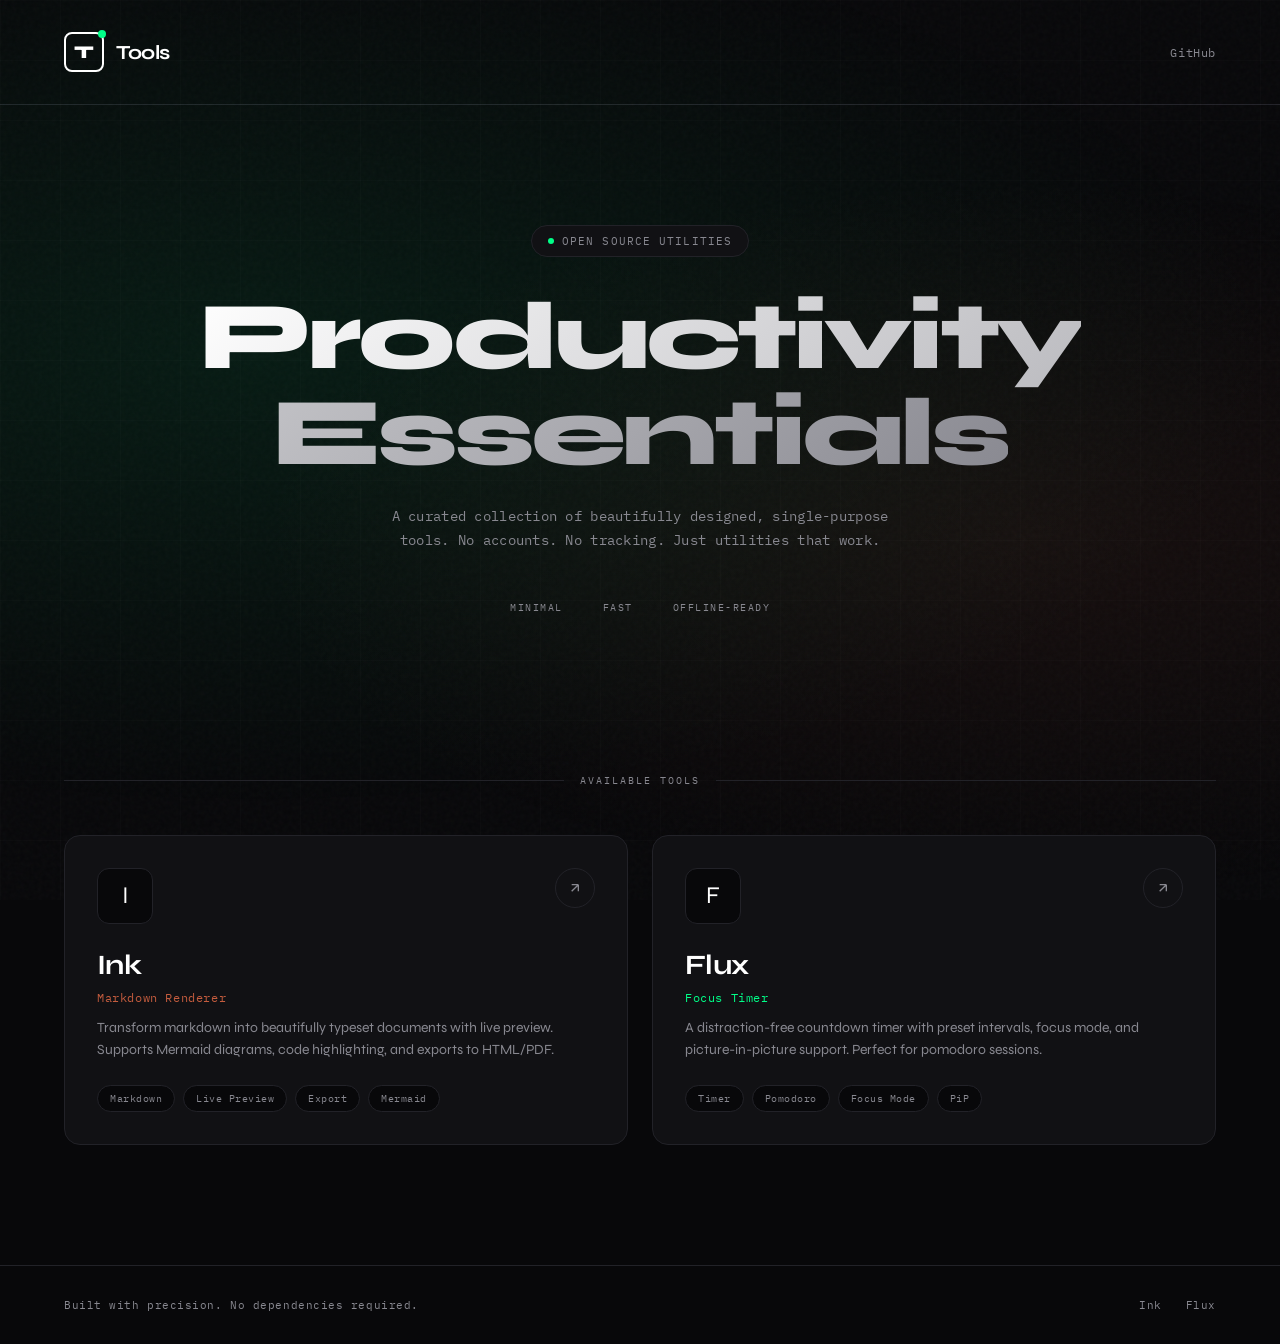
==== index.html @ e5d849e8 "Redesign UI with distinctive aesthetics and add landing page - Redesign markdown-render (Ink) with e" ====
<!DOCTYPE html>
<html lang="en">
<head>
    <meta charset="UTF-8">
    <meta name="viewport" content="width=device-width, initial-scale=1.0">
    <title>Tools — A Collection of Productivity Utilities</title>
    <link rel="preconnect" href="https://fonts.googleapis.com">
    <link rel="preconnect" href="https://fonts.gstatic.com" crossorigin>
    <link href="https://fonts.googleapis.com/css2?family=Syne:wght@400;500;600;700;800&family=IBM+Plex+Mono:wght@400;500&display=swap" rel="stylesheet">
    <style>
        *, *::before, *::after {
            margin: 0;
            padding: 0;
            box-sizing: border-box;
        }

        :root {
            --bg: #08080a;
            --surface: #111114;
            --border: #222228;
            --text: #ffffff;
            --text-dim: #888890;
            --accent-1: #00ff88;
            --accent-2: #c45c3e;
            --font-display: 'Syne', sans-serif;
            --font-mono: 'IBM Plex Mono', monospace;
        }

        html {
            scroll-behavior: smooth;
        }

        body {
            background: var(--bg);
            color: var(--text);
            font-family: var(--font-display);
            min-height: 100vh;
            overflow-x: hidden;
        }

        /* Animated gradient background */
        .bg-gradient {
            position: fixed;
            inset: 0;
            background:
                radial-gradient(ellipse 80% 50% at 20% 40%, rgba(0, 255, 136, 0.08), transparent),
                radial-gradient(ellipse 60% 40% at 80% 60%, rgba(196, 92, 62, 0.08), transparent);
            pointer-events: none;
            z-index: 0;
        }

        /* Grid pattern */
        .bg-grid {
            position: fixed;
            inset: 0;
            background-image:
                linear-gradient(rgba(255,255,255,0.015) 1px, transparent 1px),
                linear-gradient(90deg, rgba(255,255,255,0.015) 1px, transparent 1px);
            background-size: 60px 60px;
            pointer-events: none;
            z-index: 0;
        }

        /* Noise overlay */
        .bg-noise {
            position: fixed;
            inset: 0;
            background-image: url("data:image/svg+xml,%3Csvg viewBox='0 0 256 256' xmlns='http://www.w3.org/2000/svg'%3E%3Cfilter id='noise'%3E%3CfeTurbulence type='fractalNoise' baseFrequency='0.8' numOctaves='4' stitchTiles='stitch'/%3E%3C/filter%3E%3Crect width='100%25' height='100%25' filter='url(%23noise)'/%3E%3C/svg%3E");
            opacity: 0.03;
            pointer-events: none;
            z-index: 1;
        }

        .container {
            position: relative;
            z-index: 10;
            max-width: 1200px;
            margin: 0 auto;
            padding: 0 24px;
        }

        /* Header */
        header {
            padding: 32px 0;
            border-bottom: 1px solid var(--border);
        }

        .header-inner {
            display: flex;
            justify-content: space-between;
            align-items: center;
        }

        .logo {
            display: flex;
            align-items: center;
            gap: 12px;
        }

        .logo-icon {
            width: 40px;
            height: 40px;
            border: 2px solid var(--text);
            border-radius: 8px;
            display: flex;
            align-items: center;
            justify-content: center;
            font-weight: 800;
            font-size: 18px;
            position: relative;
        }

        .logo-icon::before {
            content: '';
            position: absolute;
            width: 8px;
            height: 8px;
            background: var(--accent-1);
            border-radius: 50%;
            top: -4px;
            right: -4px;
        }

        .logo-text {
            font-size: 20px;
            font-weight: 700;
            letter-spacing: -0.02em;
        }

        .nav-link {
            font-family: var(--font-mono);
            font-size: 12px;
            color: var(--text-dim);
            text-decoration: none;
            letter-spacing: 0.05em;
            transition: color 0.2s;
        }

        .nav-link:hover {
            color: var(--text);
        }

        /* Hero */
        .hero {
            padding: 120px 0 80px;
            text-align: center;
        }

        .hero-badge {
            display: inline-flex;
            align-items: center;
            gap: 8px;
            background: var(--surface);
            border: 1px solid var(--border);
            border-radius: 100px;
            padding: 8px 16px;
            font-family: var(--font-mono);
            font-size: 11px;
            color: var(--text-dim);
            letter-spacing: 0.1em;
            text-transform: uppercase;
            margin-bottom: 32px;
        }

        .hero-badge-dot {
            width: 6px;
            height: 6px;
            background: var(--accent-1);
            border-radius: 50%;
            animation: pulse 2s ease-in-out infinite;
        }

        @keyframes pulse {
            0%, 100% { opacity: 1; }
            50% { opacity: 0.4; }
        }

        .hero-title {
            font-size: clamp(48px, 10vw, 96px);
            font-weight: 800;
            letter-spacing: -0.04em;
            line-height: 1;
            margin-bottom: 24px;
        }

        .hero-title-gradient {
            background: linear-gradient(135deg, var(--text) 0%, var(--text-dim) 100%);
            -webkit-background-clip: text;
            -webkit-text-fill-color: transparent;
            background-clip: text;
        }

        .hero-subtitle {
            font-family: var(--font-mono);
            font-size: 14px;
            color: var(--text-dim);
            max-width: 500px;
            margin: 0 auto;
            line-height: 1.7;
            letter-spacing: 0.02em;
        }

        /* Decorative elements */
        .hero-decoration {
            display: flex;
            justify-content: center;
            gap: 40px;
            margin-top: 48px;
            opacity: 0.4;
        }

        .hero-decoration span {
            font-family: var(--font-mono);
            font-size: 10px;
            color: var(--text-dim);
            letter-spacing: 0.15em;
            text-transform: uppercase;
        }

        /* Tools grid */
        .tools-section {
            padding: 80px 0 120px;
        }

        .section-header {
            display: flex;
            align-items: center;
            gap: 16px;
            margin-bottom: 48px;
        }

        .section-line {
            flex: 1;
            height: 1px;
            background: var(--border);
        }

        .section-label {
            font-family: var(--font-mono);
            font-size: 10px;
            color: var(--text-dim);
            letter-spacing: 0.2em;
            text-transform: uppercase;
        }

        .tools-grid {
            display: grid;
            grid-template-columns: repeat(auto-fit, minmax(400px, 1fr));
            gap: 24px;
        }

        .tool-card {
            background: var(--surface);
            border: 1px solid var(--border);
            border-radius: 16px;
            padding: 32px;
            text-decoration: none;
            color: inherit;
            display: flex;
            flex-direction: column;
            gap: 24px;
            transition: all 0.3s ease;
            position: relative;
            overflow: hidden;
        }

        .tool-card::before {
            content: '';
            position: absolute;
            top: 0;
            left: 0;
            right: 0;
            height: 2px;
            background: linear-gradient(90deg, var(--card-accent), transparent);
            opacity: 0;
            transition: opacity 0.3s;
        }

        .tool-card:hover {
            border-color: var(--card-accent);
            transform: translateY(-4px);
            box-shadow: 0 20px 60px -20px var(--card-accent);
        }

        .tool-card:hover::before {
            opacity: 1;
        }

        .tool-card-header {
            display: flex;
            justify-content: space-between;
            align-items: flex-start;
        }

        .tool-icon {
            width: 56px;
            height: 56px;
            background: var(--bg);
            border: 1px solid var(--border);
            border-radius: 12px;
            display: flex;
            align-items: center;
            justify-content: center;
            font-size: 24px;
        }

        .tool-arrow {
            width: 40px;
            height: 40px;
            border: 1px solid var(--border);
            border-radius: 50%;
            display: flex;
            align-items: center;
            justify-content: center;
            color: var(--text-dim);
            transition: all 0.3s;
        }

        .tool-card:hover .tool-arrow {
            background: var(--card-accent);
            border-color: var(--card-accent);
            color: var(--bg);
            transform: rotate(-45deg);
        }

        .tool-content {
            flex: 1;
        }

        .tool-name {
            font-size: 28px;
            font-weight: 700;
            letter-spacing: -0.02em;
            margin-bottom: 8px;
        }

        .tool-tagline {
            font-family: var(--font-mono);
            font-size: 12px;
            color: var(--card-accent);
            letter-spacing: 0.05em;
            margin-bottom: 12px;
        }

        .tool-description {
            font-size: 14px;
            color: var(--text-dim);
            line-height: 1.6;
        }

        .tool-tags {
            display: flex;
            flex-wrap: wrap;
            gap: 8px;
            margin-top: auto;
        }

        .tool-tag {
            background: var(--bg);
            border: 1px solid var(--border);
            border-radius: 100px;
            padding: 6px 12px;
            font-family: var(--font-mono);
            font-size: 10px;
            color: var(--text-dim);
            letter-spacing: 0.05em;
        }

        /* Card specific accents */
        .tool-card.ink {
            --card-accent: var(--accent-2);
        }

        .tool-card.flux {
            --card-accent: var(--accent-1);
        }

        /* Footer */
        footer {
            border-top: 1px solid var(--border);
            padding: 32px 0;
        }

        .footer-inner {
            display: flex;
            justify-content: space-between;
            align-items: center;
        }

        .footer-text {
            font-family: var(--font-mono);
            font-size: 11px;
            color: var(--text-dim);
            letter-spacing: 0.05em;
        }

        .footer-links {
            display: flex;
            gap: 24px;
        }

        .footer-link {
            font-family: var(--font-mono);
            font-size: 11px;
            color: var(--text-dim);
            text-decoration: none;
            letter-spacing: 0.05em;
            transition: color 0.2s;
        }

        .footer-link:hover {
            color: var(--text);
        }

        /* Responsive */
        @media (max-width: 600px) {
            .tools-grid {
                grid-template-columns: 1fr;
            }

            .hero {
                padding: 80px 0 60px;
            }

            .hero-title {
                font-size: 40px;
            }

            .footer-inner {
                flex-direction: column;
                gap: 16px;
                text-align: center;
            }

            .hero-decoration {
                flex-direction: column;
                gap: 16px;
            }
        }

        /* Animations */
        @keyframes fadeInUp {
            from {
                opacity: 0;
                transform: translateY(30px);
            }
            to {
                opacity: 1;
                transform: translateY(0);
            }
        }

        .hero-badge,
        .hero-title,
        .hero-subtitle,
        .hero-decoration {
            animation: fadeInUp 0.8s ease-out both;
        }

        .hero-title { animation-delay: 0.1s; }
        .hero-subtitle { animation-delay: 0.2s; }
        .hero-decoration { animation-delay: 0.3s; }

        .tool-card {
            animation: fadeInUp 0.6s ease-out both;
        }

        .tool-card:nth-child(1) { animation-delay: 0.4s; }
        .tool-card:nth-child(2) { animation-delay: 0.5s; }
    </style>
</head>
<body>
    <div class="bg-gradient"></div>
    <div class="bg-grid"></div>
    <div class="bg-noise"></div>

    <header>
        <div class="container">
            <div class="header-inner">
                <div class="logo">
                    <div class="logo-icon">T</div>
                    <span class="logo-text">Tools</span>
                </div>
                <a href="https://github.com" class="nav-link" target="_blank">GitHub</a>
            </div>
        </div>
    </header>

    <main>
        <section class="hero">
            <div class="container">
                <div class="hero-badge">
                    <span class="hero-badge-dot"></span>
                    Open Source Utilities
                </div>
                <h1 class="hero-title">
                    <span class="hero-title-gradient">Productivity<br>Essentials</span>
                </h1>
                <p class="hero-subtitle">
                    A curated collection of beautifully designed, single-purpose tools.
                    No accounts. No tracking. Just utilities that work.
                </p>
                <div class="hero-decoration">
                    <span>Minimal</span>
                    <span>Fast</span>
                    <span>Offline-Ready</span>
                </div>
            </div>
        </section>

        <section class="tools-section">
            <div class="container">
                <div class="section-header">
                    <div class="section-line"></div>
                    <span class="section-label">Available Tools</span>
                    <div class="section-line"></div>
                </div>

                <div class="tools-grid">
                    <a href="./markdown-render/" class="tool-card ink">
                        <div class="tool-card-header">
                            <div class="tool-icon">I</div>
                            <div class="tool-arrow">
                                <svg width="16" height="16" viewBox="0 0 24 24" fill="none" stroke="currentColor" stroke-width="2">
                                    <path d="M7 17L17 7M17 7H7M17 7V17"/>
                                </svg>
                            </div>
                        </div>
                        <div class="tool-content">
                            <h3 class="tool-name">Ink</h3>
                            <p class="tool-tagline">Markdown Renderer</p>
                            <p class="tool-description">
                                Transform markdown into beautifully typeset documents with live preview.
                                Supports Mermaid diagrams, code highlighting, and exports to HTML/PDF.
                            </p>
                        </div>
                        <div class="tool-tags">
                            <span class="tool-tag">Markdown</span>
                            <span class="tool-tag">Live Preview</span>
                            <span class="tool-tag">Export</span>
                            <span class="tool-tag">Mermaid</span>
                        </div>
                    </a>

                    <a href="./timer/" class="tool-card flux">
                        <div class="tool-card-header">
                            <div class="tool-icon">F</div>
                            <div class="tool-arrow">
                                <svg width="16" height="16" viewBox="0 0 24 24" fill="none" stroke="currentColor" stroke-width="2">
                                    <path d="M7 17L17 7M17 7H7M17 7V17"/>
                                </svg>
                            </div>
                        </div>
                        <div class="tool-content">
                            <h3 class="tool-name">Flux</h3>
                            <p class="tool-tagline">Focus Timer</p>
                            <p class="tool-description">
                                A distraction-free countdown timer with preset intervals, focus mode,
                                and picture-in-picture support. Perfect for pomodoro sessions.
                            </p>
                        </div>
                        <div class="tool-tags">
                            <span class="tool-tag">Timer</span>
                            <span class="tool-tag">Pomodoro</span>
                            <span class="tool-tag">Focus Mode</span>
                            <span class="tool-tag">PiP</span>
                        </div>
                    </a>
                </div>
            </div>
        </section>
    </main>

    <footer>
        <div class="container">
            <div class="footer-inner">
                <p class="footer-text">Built with precision. No dependencies required.</p>
                <div class="footer-links">
                    <a href="./markdown-render/" class="footer-link">Ink</a>
                    <a href="./timer/" class="footer-link">Flux</a>
                </div>
            </div>
        </div>
    </footer>
</body>
</html>
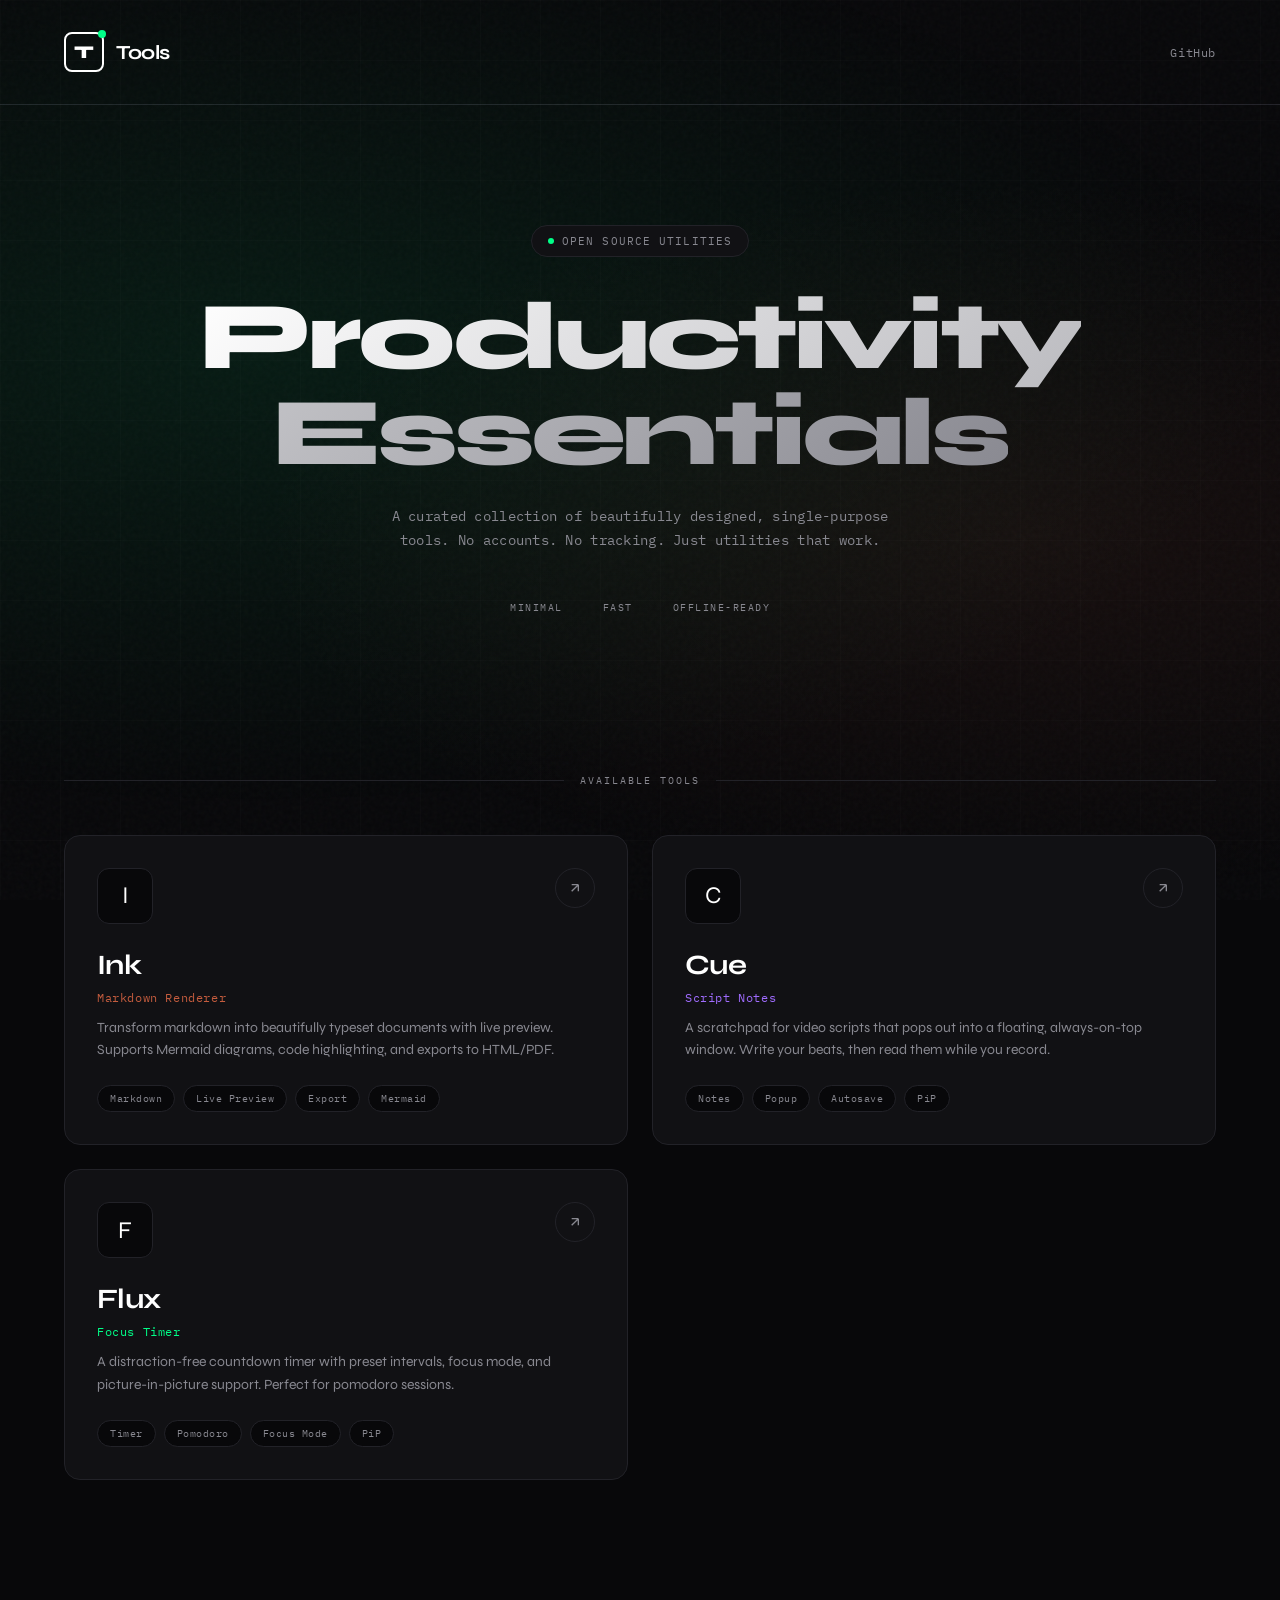
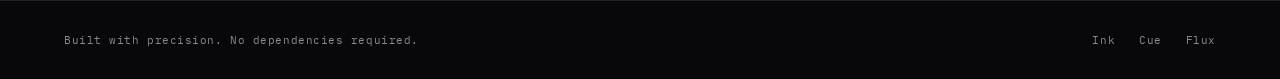
==== commit d1c694f2: "Add Cue, a pop-out scratchpad for video scripts A third tool: one autosaved note that pops out into " ====
--- a/index.html
+++ b/index.html
@@ -22,6 +22,7 @@
             --text-dim: #888890;
             --accent-1: #00ff88;
             --accent-2: #c45c3e;
+            --accent-3: #a06cff;
             --font-display: 'Syne', sans-serif;
             --font-mono: 'IBM Plex Mono', monospace;
         }
@@ -371,6 +372,10 @@
             --card-accent: var(--accent-2);
         }
 
+        .tool-card.cue {
+            --card-accent: var(--accent-3);
+        }
+
         .tool-card.flux {
             --card-accent: var(--accent-1);
         }
@@ -467,6 +472,7 @@
 
         .tool-card:nth-child(1) { animation-delay: 0.4s; }
         .tool-card:nth-child(2) { animation-delay: 0.5s; }
+        .tool-card:nth-child(3) { animation-delay: 0.6s; }
     </style>
 </head>
 <body>
@@ -542,6 +548,31 @@
                         </div>
                     </a>
 
+                    <a href="./cue/" class="tool-card cue">
+                        <div class="tool-card-header">
+                            <div class="tool-icon">C</div>
+                            <div class="tool-arrow">
+                                <svg width="16" height="16" viewBox="0 0 24 24" fill="none" stroke="currentColor" stroke-width="2">
+                                    <path d="M7 17L17 7M17 7H7M17 7V17"/>
+                                </svg>
+                            </div>
+                        </div>
+                        <div class="tool-content">
+                            <h3 class="tool-name">Cue</h3>
+                            <p class="tool-tagline">Script Notes</p>
+                            <p class="tool-description">
+                                A scratchpad for video scripts that pops out into a floating,
+                                always-on-top window. Write your beats, then read them while you record.
+                            </p>
+                        </div>
+                        <div class="tool-tags">
+                            <span class="tool-tag">Notes</span>
+                            <span class="tool-tag">Popup</span>
+                            <span class="tool-tag">Autosave</span>
+                            <span class="tool-tag">PiP</span>
+                        </div>
+                    </a>
+
                     <a href="./timer/" class="tool-card flux">
                         <div class="tool-card-header">
                             <div class="tool-icon">F</div>
@@ -577,6 +608,7 @@
                 <p class="footer-text">Built with precision. No dependencies required.</p>
                 <div class="footer-links">
                     <a href="./markdown-render/" class="footer-link">Ink</a>
+                    <a href="./cue/" class="footer-link">Cue</a>
                     <a href="./timer/" class="footer-link">Flux</a>
                 </div>
             </div>
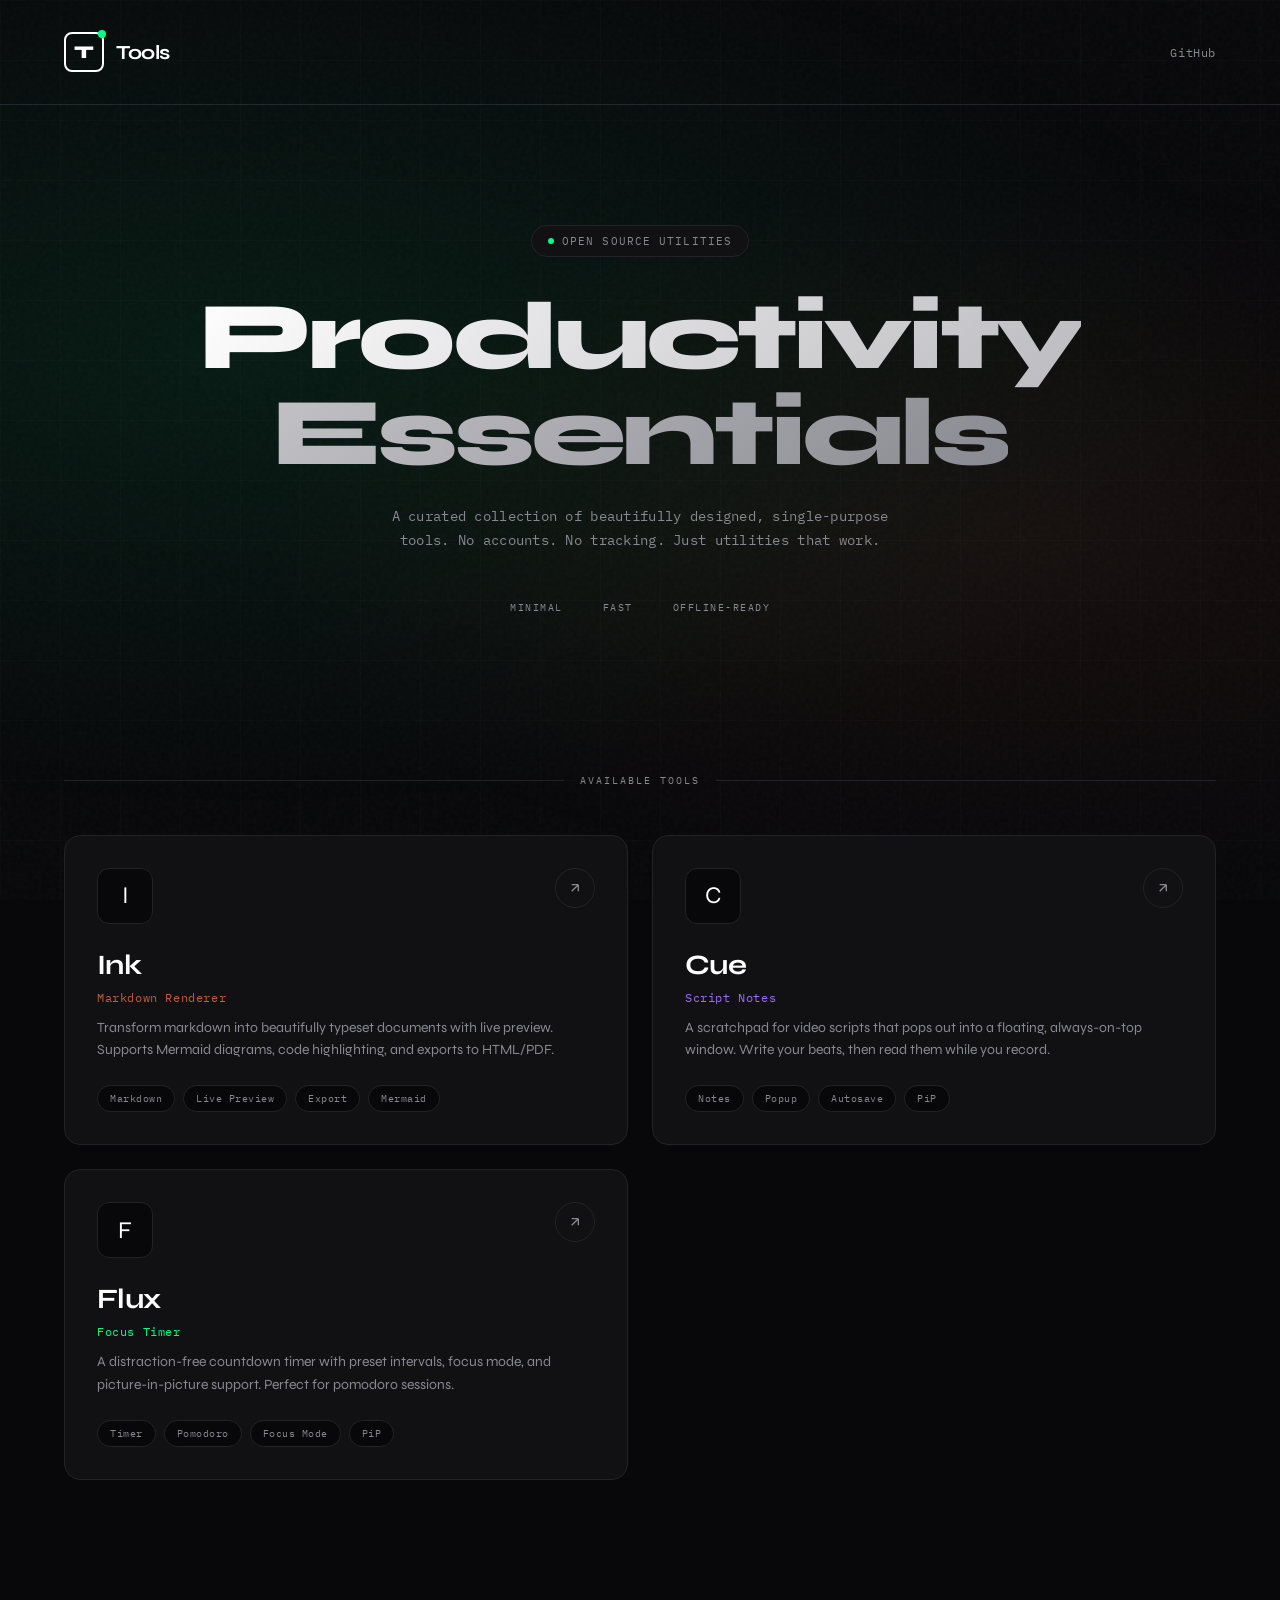
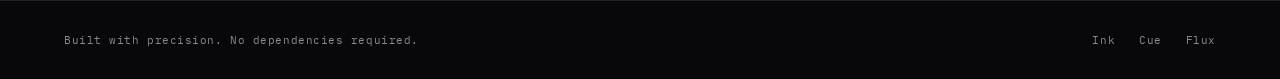
==== commit de2bcd55: "Migrate landing page onto shared base.css" ====
--- a/index.html
+++ b/index.html
@@ -7,24 +7,12 @@
     <link rel="preconnect" href="https://fonts.googleapis.com">
     <link rel="preconnect" href="https://fonts.gstatic.com" crossorigin>
     <link href="https://fonts.googleapis.com/css2?family=Syne:wght@400;500;600;700;800&family=IBM+Plex+Mono:wght@400;500&display=swap" rel="stylesheet">
+    <link rel="stylesheet" href="shared/base.css">
     <style>
         *, *::before, *::after {
             margin: 0;
             padding: 0;
             box-sizing: border-box;
-        }
-
-        :root {
-            --bg: #08080a;
-            --surface: #111114;
-            --border: #222228;
-            --text: #ffffff;
-            --text-dim: #888890;
-            --accent-1: #00ff88;
-            --accent-2: #c45c3e;
-            --accent-3: #a06cff;
-            --font-display: 'Syne', sans-serif;
-            --font-mono: 'IBM Plex Mono', monospace;
         }
 
         html {
@@ -102,7 +90,7 @@
             width: 40px;
             height: 40px;
             border: 2px solid var(--text);
-            border-radius: 8px;
+            border-radius: var(--radius-sm);
             display: flex;
             align-items: center;
             justify-content: center;
@@ -116,7 +104,7 @@
             position: absolute;
             width: 8px;
             height: 8px;
-            background: var(--accent-1);
+            background: var(--accent-green);
             border-radius: 50%;
             top: -4px;
             right: -4px;
@@ -134,7 +122,7 @@
             color: var(--text-dim);
             text-decoration: none;
             letter-spacing: 0.05em;
-            transition: color 0.2s;
+            transition: color var(--transition);
         }
 
         .nav-link:hover {
@@ -153,7 +141,7 @@
             gap: 8px;
             background: var(--surface);
             border: 1px solid var(--border);
-            border-radius: 100px;
+            border-radius: var(--radius-pill);
             padding: 8px 16px;
             font-family: var(--font-mono);
             font-size: 11px;
@@ -166,7 +154,7 @@
         .hero-badge-dot {
             width: 6px;
             height: 6px;
-            background: var(--accent-1);
+            background: var(--accent-green);
             border-radius: 50%;
             animation: pulse 2s ease-in-out infinite;
         }
@@ -253,7 +241,7 @@
         .tool-card {
             background: var(--surface);
             border: 1px solid var(--border);
-            border-radius: 16px;
+            border-radius: var(--radius);
             padding: 32px;
             text-decoration: none;
             color: inherit;
@@ -359,7 +347,7 @@
         .tool-tag {
             background: var(--bg);
             border: 1px solid var(--border);
-            border-radius: 100px;
+            border-radius: var(--radius-pill);
             padding: 6px 12px;
             font-family: var(--font-mono);
             font-size: 10px;
@@ -369,15 +357,15 @@
 
         /* Card specific accents */
         .tool-card.ink {
-            --card-accent: var(--accent-2);
+            --card-accent: var(--accent-rust);
         }
 
         .tool-card.cue {
-            --card-accent: var(--accent-3);
+            --card-accent: var(--accent-purple);
         }
 
         .tool-card.flux {
-            --card-accent: var(--accent-1);
+            --card-accent: var(--accent-green);
         }
 
         /* Footer */
@@ -410,7 +398,7 @@
             color: var(--text-dim);
             text-decoration: none;
             letter-spacing: 0.05em;
-            transition: color 0.2s;
+            transition: color var(--transition);
         }
 
         .footer-link:hover {
--- a/shared/base.css
+++ b/shared/base.css
@@ -0,0 +1,91 @@
+/*
+  Shared design tokens and components for the tools suite.
+  Every page links this after its Google Fonts <link> and before its own
+  <style> block, then sets its own --accent from the accent tokens below.
+
+  Dark mode strategy: the landing page, Cue, and the timer are permanently
+  dark by design. Ink (markdown-render) themes itself via
+  html[data-theme="light"|"dark"], set before first paint from localStorage
+  key "ink-theme" with a prefers-color-scheme fallback. If any other tool
+  ever grows a second theme, reuse that mechanism.
+*/
+
+:root {
+  /* Neutrals (dark shell) */
+  --bg: #08080a;
+  --surface: #111114;
+  --surface-2: #1a1a1f;
+  --border: #222228;
+  --border-strong: #33333c;
+  --text: #ffffff;
+  --text-dim: #888890;
+  --bg-deep: #000000; /* intentional true black: timer PiP and focus mode */
+
+  /* Per-tool accents, matching the landing page's card system */
+  --accent-green: #00ff88;  /* timer */
+  --accent-rust: #c45c3e;   /* ink */
+  --accent-purple: #a06cff; /* cue */
+
+  /* Suite chrome typography (pages load the fonts themselves) */
+  --font-display: 'Syne', sans-serif;
+  --font-mono: 'IBM Plex Mono', monospace;
+
+  /* Radii */
+  --radius-sm: 8px;
+  --radius: 16px;
+  --radius-pill: 100px;
+
+  /* Motion */
+  --transition: 0.2s ease;
+}
+
+/* Scrollbars */
+::-webkit-scrollbar {
+  width: 10px;
+}
+::-webkit-scrollbar-track {
+  background: transparent;
+}
+::-webkit-scrollbar-thumb {
+  background: var(--border);
+  border-radius: 5px;
+}
+::-webkit-scrollbar-thumb:hover {
+  background: var(--border-strong);
+}
+
+/* "Not on the phone" overlay; pages include
+   <div class="mobile-block">I don't want you using this on the phone</div> */
+.mobile-block { display: none; }
+@media (max-width: 600px) {
+  .mobile-block {
+    display: flex;
+    position: fixed;
+    inset: 0;
+    z-index: 9999;
+    align-items: center;
+    justify-content: center;
+    background: var(--bg);
+    color: var(--text);
+    padding: 40px 28px;
+    text-align: center;
+    font-family: var(--font-display);
+    font-size: 26px;
+    font-weight: 500;
+    letter-spacing: -0.01em;
+    line-height: 1.3;
+  }
+  .mobile-block::after {
+    content: '';
+    position: absolute;
+    bottom: 40px;
+    left: 50%;
+    transform: translateX(-50%);
+    width: 8px;
+    height: 8px;
+    background: var(--accent);
+    border-radius: 50%;
+    box-shadow: 0 0 16px var(--accent);
+  }
+  body > *:not(.mobile-block) { display: none !important; }
+}
